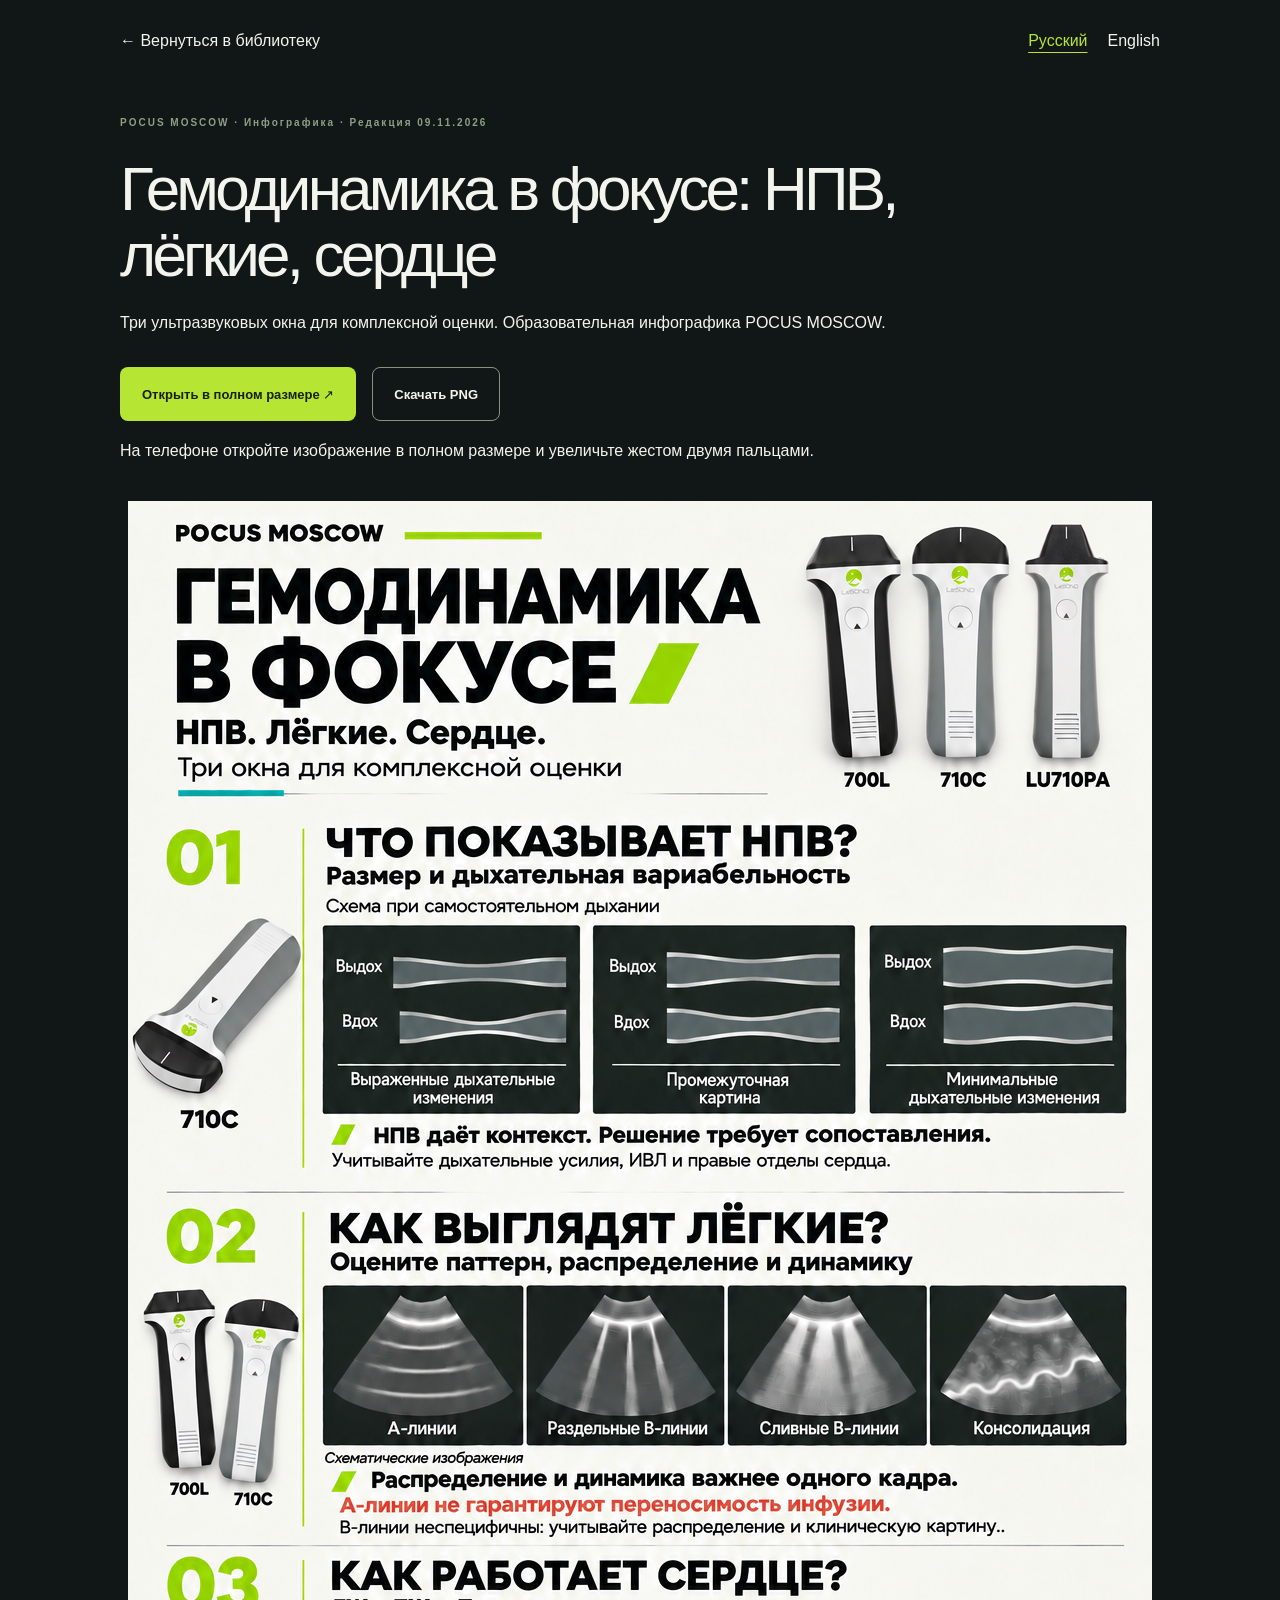
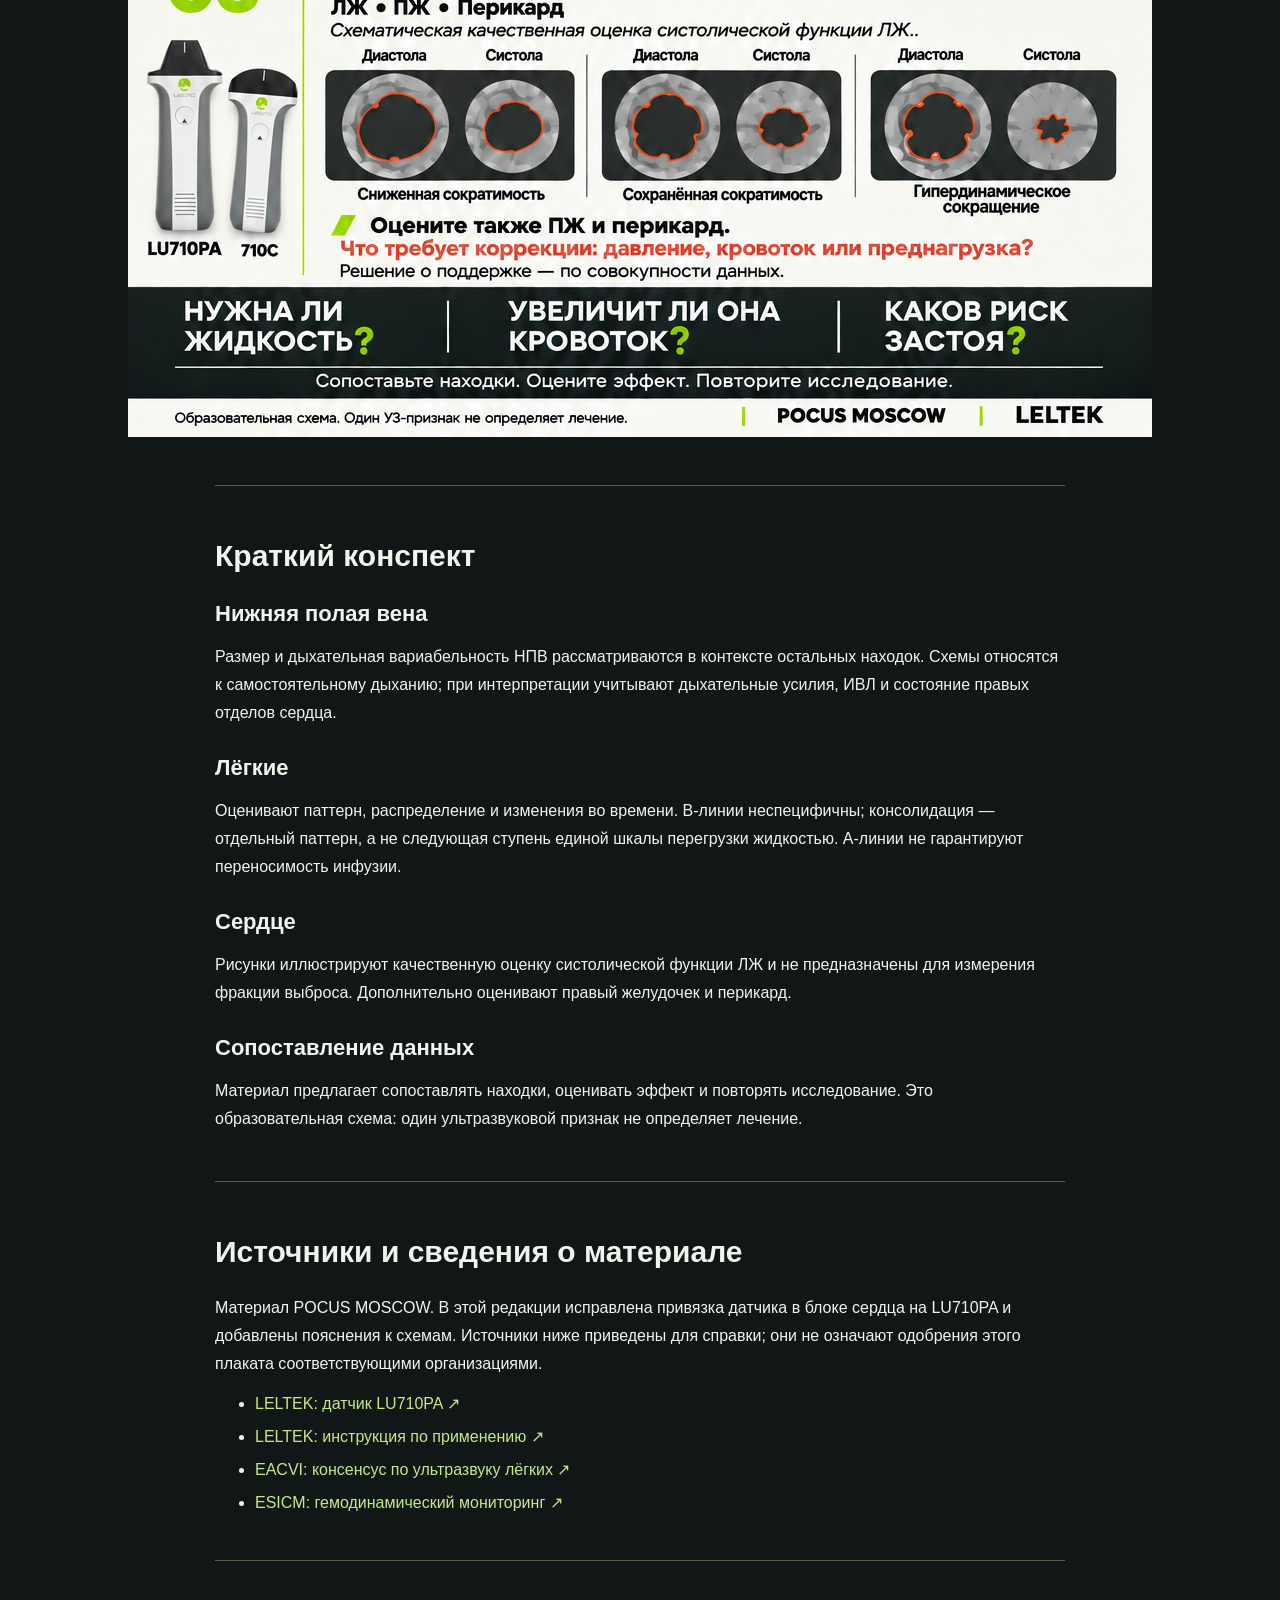
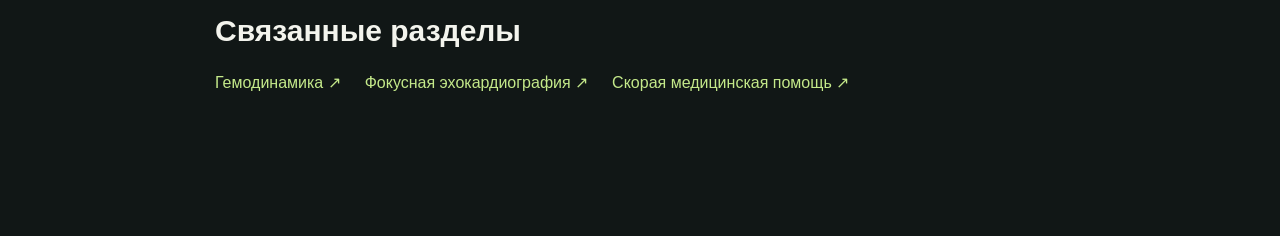
==== hemodynamics.html @ 916b59ed "Add haemodynamics infographic in Russian and English" ====
<!doctype html>
<html lang="ru">
<head>
  <meta charset="utf-8">
  <meta name="robots" content="noindex, nofollow">
  <meta name="viewport" content="width=device-width, initial-scale=1">
  <meta name="description" content="Гемодинамика в фокусе: НПВ, лёгкие, сердце. Инфографика POCUS MOSCOW.">
  <title>Гемодинамика в фокусе — POCUS MOSCOW / LeSONO</title>
  <link rel="icon" href="./assets/favicon.svg" type="image/svg+xml">
  <link rel="stylesheet" href="./styles.css">
</head>
<body class="resource-page"><main id="infographic-page"></main><noscript>Для просмотра страницы включите JavaScript. <a href="./assets/library/hemodynamics-ru.png">Русская инфографика</a> · <a href="./assets/library/hemodynamics-en.png">English infographic</a></noscript><script type="module" src="./hemodynamics.js"></script></body>
</html>
---- styles.css ----
@charset "UTF-8";
:root{--bg:#111716;--panel:#18201d;--text:#f5f7f4;--muted:#bec7c1;--lime:#b6e533;--border:rgba(221,236,225,.15);--gutter:clamp(24px,5.2vw,88px);font-family:Inter,"Segoe UI",Arial,sans-serif;color:var(--text);background:var(--bg);font-synthesis:none;-webkit-font-smoothing:antialiased;color-scheme:dark}
*{box-sizing:border-box}body{margin:0}button,a{-webkit-tap-highlight-color:transparent}button{font:inherit;cursor:pointer}a{color:inherit;text-decoration:none}button{color:inherit}button:focus-visible,a:focus-visible{outline:2px solid var(--lime);outline-offset:5px}button:disabled{cursor:default}::selection{background:var(--lime);color:var(--bg)}[hidden]{display:none!important}body.dialog-open{overflow:hidden}.skip-link{position:fixed;top:-100px;left:20px;z-index:50;background:var(--lime);color:var(--bg);padding:12px 20px}.skip-link:focus-visible{top:12px}
.header{height:96px;padding:0 var(--gutter);display:flex;align-items:center;gap:56px;border-bottom:1px solid var(--border);position:relative;z-index:2;max-width:1920px;margin:auto;background:var(--bg)}.brand{display:flex;align-items:center;gap:16px;flex-shrink:0}.brand-name{font-size:29px;line-height:1;letter-spacing:-1.6px;font-weight:350;position:relative}.brand-name>span{font-weight:650}.brand-name i{display:inline-block;width:6px;height:6px;border-radius:50%;background:var(--lime);margin-left:4px}.brand-by{font-size:9px;letter-spacing:1.9px;color:#a5b1a9;line-height:1.6;border-left:1px solid var(--border);padding-left:16px}.navigation{display:flex;gap:32px;margin-left:auto}.nav-link{background:none;border:0;padding:12px 0;color:var(--muted);font-size:14px;transition:color .2s}.nav-link:hover{color:white}.header-actions{display:flex;gap:32px;align-items:center}.language-switch{display:flex;gap:9px;align-items:center;color:#5d6c63;font-size:11px;letter-spacing:1px}.language-button{border:0;background:transparent;padding:12px 2px;font-size:11px;color:#85948b;font-weight:600}.language-button.is-active{color:var(--text)}.header-contact{display:flex;align-items:center;gap:22px;border:1px solid #566347;background:transparent;padding:12px 18px;font-size:13px;border-radius:7px;transition:border-color .2s}.header-contact:hover{border-color:var(--lime)}.header-contact>span:last-child{color:var(--lime);font-size:18px;line-height:1}
.hero{position:relative;isolation:isolate;min-height:650px;height:clamp(650px,calc(100svh - 224px),860px);max-width:1920px;margin:auto;overflow:hidden;background:var(--bg)}.hero-art{position:absolute;z-index:-2;right:0;top:0;width:82%;height:100%}.hero-art picture{display:block;width:100%;height:100%}.hero-image{display:block;width:100%;height:100%;object-fit:cover;object-position:center 53%}.hero-art::after{content:"";position:absolute;inset:0;background:linear-gradient(90deg,var(--bg) 0%,rgba(17,23,22,.95) 9%,rgba(17,23,22,.74) 22%,rgba(17,23,22,.2) 40%,transparent 57%),linear-gradient(0deg,rgba(17,23,22,.8),transparent 23%)}.hero-copy{padding:clamp(62px,7.4vh,100px) 0 60px var(--gutter);width:min(58%,780px);position:relative;z-index:1;animation:appear .7s ease-out both}.eyebrow{font-size:10px;letter-spacing:2.4px;font-weight:600;display:flex;align-items:center;gap:11px;margin:0 0 32px;color:#c6d2c7}.status-dot{width:6px;height:6px;background:var(--lime);border-radius:50%;box-shadow:0 0 18px #b6e53355;flex-shrink:0}h1{font-size:clamp(54px,5.25vw,84px);line-height:1.07;font-weight:450;letter-spacing:-3.8px;margin:0 0 30px;max-width:720px}h1>span{display:block}.title-accent{color:var(--lime)}.hero-description{font-size:17px;line-height:1.75;max-width:448px;color:#c0c9c3;margin:0 0 34px;font-weight:350;text-wrap:pretty}.hero-actions{display:flex;gap:12px;flex-wrap:wrap}.button{display:inline-flex;justify-content:space-between;align-items:center;gap:24px;border-radius:8px;border:1px solid transparent;padding:17px 21px;min-height:54px;font-size:13px;font-weight:600;transition:background .2s,border-color .2s,transform .2s}.button>span:last-child[aria-hidden]{font-size:20px;line-height:1;font-weight:400}.button-primary{background:var(--lime);color:#18200d}.button-primary:hover{background:#c6ef53;transform:translateY(-2px)}.button-secondary{background:rgba(17,23,22,.55);border-color:#657068;color:var(--text)}.button-secondary:hover{background:#243026;border-color:#9aaa9b}.hero-signature{display:flex;gap:14px;align-items:center;font-size:11px;letter-spacing:.25px;color:#9ba99f;margin-top:48px}.signature-line{width:32px;height:1px;background:#70815f}.image-caption{position:absolute;right:var(--gutter);bottom:27px;font-size:10px;letter-spacing:1px;color:#c9d0c9;display:flex;gap:14px;align-items:center}.caption-index{font-size:9px;letter-spacing:2px;color:var(--lime)}.caption-separator{color:#728079}
.principles{border-top:1px solid var(--border);display:grid;grid-template-columns:repeat(3,1fr);padding:0 var(--gutter);max-width:1920px;margin:auto;min-height:128px;background:var(--bg)}.principle{display:flex;align-items:center;gap:22px;padding:28px 30px 28px 0;position:relative}.principle+.principle{padding-left:36px;border-left:1px solid var(--border)}.principle-index{font-size:10px;color:#839274;align-self:center}.principle h2{font-size:15px;font-weight:500;margin:0 0 8px;letter-spacing:-.2px}.principle p{font-size:11px;line-height:1.5;color:#89998f;margin:0}.principle svg{width:27px;height:27px;stroke:#899d6f;stroke-width:1;flex-shrink:0;margin-left:auto}.noscript-note{padding:20px var(--gutter);color:var(--muted)}
.dialog{border:1px solid #4a5944;border-radius:18px;background:var(--panel);color:var(--text);padding:0;width:min(1050px,calc(100% - 40px));max-height:calc(100svh - 48px);box-shadow:0 30px 100px #0009}.dialog::backdrop{background:#060b09ce;backdrop-filter:blur(8px)}.dialog-inner{padding:42px;position:relative}.close-button{position:absolute;right:20px;top:17px;width:38px;height:38px;border:1px solid var(--border);border-radius:50%;background:transparent;color:var(--muted);font-size:26px;line-height:1}.close-button:hover{border-color:var(--lime);color:var(--text)}.dialog .eyebrow{margin-bottom:16px;padding-right:40px;color:var(--lime)}.dialog h2{font-size:clamp(27px,3vw,42px);line-height:1.15;letter-spacing:-1.3px;font-weight:450;margin:0 0 18px;padding-right:20px}.dialog-intro{font-size:15px;color:var(--muted);line-height:1.7;max-width:670px;margin:0 0 24px}.filter-list{display:flex;gap:8px;flex-wrap:wrap;margin:28px 0 24px}.filter{font-size:12px;border:1px solid #465345;background:transparent;border-radius:30px;padding:10px 16px;color:var(--muted)}.filter.is-active{background:var(--lime);color:var(--bg);border-color:var(--lime)}.probe-grid{display:grid;grid-template-columns:repeat(5,1fr);gap:12px}.probe-card{border:1px solid var(--border);border-radius:10px;overflow:hidden;background:#111815}.probe-card img{width:100%;height:180px;object-fit:contain;background:#fff;display:block;padding:14px}.probe-card-copy{padding:16px 12px}.probe-card h3{font-size:16px;font-weight:550;margin:0 0 8px}.probe-card p{font-size:11px;color:var(--muted);margin:0;line-height:1.5}.dialog-footer{border-top:1px solid var(--border);margin-top:28px;padding-top:24px;display:flex;align-items:center;justify-content:space-between;gap:20px}.dialog-footer>span{font-size:13px;color:var(--muted)}.small-dialog{max-width:620px}.system-steps{counter-reset:step;list-style:none;margin:28px 0;padding:0}.system-steps li{counter-increment:step;display:flex;gap:18px;align-items:center;padding:16px 0;border-top:1px solid var(--border);font-size:14px}.system-steps li::before{content:"0" counter(step);font-size:11px;color:var(--lime)}.contact-unavailable{line-height:1.75;color:var(--muted);font-size:16px;margin:24px 0 8px}.contact-list{display:grid;gap:12px;margin:24px 0 0}.contact-list a{font-size:20px;overflow-wrap:anywhere;color:var(--lime)}.contact-person{color:var(--muted);font-size:15px}.contact-status{width:32px;height:1px;background:var(--lime);margin-top:28px}
@keyframes appear{from{opacity:0;transform:translateY(14px)}to{opacity:1;transform:translateY(0)}}
@media(min-width:1600px){.hero-copy{padding-top:100px}.hero-description{font-size:19px;max-width:490px}.button{font-size:14px}.hero-signature{margin-top:62px}}
@media(min-width:768px) and (max-width:1100px){.header{gap:28px;height:82px}.header-actions{gap:20px}.navigation{gap:20px}.brand-by{display:none}.hero{height:680px}.hero-copy{width:66%;padding-top:80px}h1{font-size:58px;letter-spacing:-2.8px;max-width:540px}.hero-description{max-width:365px;font-size:16px}.hero-art{width:90%}.hero-art::after{background:linear-gradient(90deg,var(--bg),rgba(17,23,22,.92) 19%,rgba(17,23,22,.45) 45%,transparent 73%),linear-gradient(0deg,rgba(17,23,22,.8),transparent 25%)}.principle{gap:12px;padding-right:18px}.principle+.principle{padding-left:20px}.principle svg{display:none}.principle h2{font-size:13px}.principle p{font-size:10px}.probe-grid{grid-template-columns:repeat(3,1fr)}}
@media(max-width:767px){:root{--gutter:22px}.header{height:76px;gap:16px}.brand-name{font-size:26px}.brand-by{font-size:8px;letter-spacing:1.3px;padding-left:11px}.brand{gap:11px}.navigation,.header-contact{display:none}.header-actions{margin-left:auto;gap:0}.language-switch{gap:7px}.hero{height:auto;min-height:0;display:flex;flex-direction:column;overflow:hidden}.hero-copy{order:0;width:100%;padding:40px var(--gutter) 0}.eyebrow{font-size:9px;letter-spacing:1.8px;margin-bottom:24px}h1{font-size:clamp(42px,10.6vw,66px);line-height:1.08;letter-spacing:-2.2px;margin-bottom:24px;max-width:620px}.title-accent{max-width:600px}.hero-description{font-size:16px;line-height:1.7;max-width:540px;margin-bottom:28px}.hero-actions{display:grid;grid-template-columns:1fr;gap:10px;max-width:540px}.button{min-height:52px;padding:15px 20px;font-size:13px;border-radius:8px}.hero-signature{display:none}.hero-art{order:1;position:relative;z-index:0;width:100%;height:auto;right:auto;top:auto;margin-top:8px}.hero-art picture{height:auto}.hero-image{height:auto;object-fit:contain;width:100%}.hero-art::after{background:linear-gradient(180deg,var(--bg) 0%,rgba(17,23,22,.6) 5%,transparent 18%),linear-gradient(0deg,var(--bg),transparent 13%);pointer-events:none}.image-caption{z-index:1;bottom:24px;right:var(--gutter);font-size:9px;gap:10px}.principles{grid-template-columns:1fr;padding:0 var(--gutter)}.principle{padding:24px 0;gap:20px}.principle+.principle{border-left:0;border-top:1px solid var(--border);padding:24px 0}.principle h2{font-size:15px}.principle p{font-size:12px}.principle svg{width:25px;height:25px}.dialog{width:calc(100% - 24px);max-height:calc(100svh - 24px);border-radius:14px}.dialog-inner{padding:32px 20px 24px}.close-button{top:12px;right:12px;width:32px;height:32px}.dialog h2{font-size:30px;padding-right:14px}.dialog .eyebrow{font-size:8px}.dialog-intro{font-size:14px}.filter{padding:9px 13px;font-size:11px}.filter-list{gap:7px;margin:22px 0}.probe-grid{grid-template-columns:repeat(2,minmax(0,1fr));gap:10px}.probe-card img{height:170px}.probe-card-copy{padding:13px 10px}.probe-card h3{font-size:15px}.dialog-footer{align-items:stretch;flex-direction:column;gap:16px}.dialog-footer .button{width:100%}.contact-unavailable{font-size:15px}}
.section-pad{padding:100px var(--gutter);max-width:1920px;margin:auto;scroll-margin-top:24px}.section-heading{display:grid;grid-template-columns:1.35fr 1fr;gap:64px;align-items:end;margin-bottom:48px}.section-label{font-size:10px;font-weight:600;letter-spacing:2px;margin:0 0 24px;color:#8f9f85}.section-heading h2{font-size:clamp(36px,4vw,60px);font-weight:450;line-height:1.12;letter-spacing:-2px;margin:0;white-space:pre-line}.section-intro{font-size:16px;line-height:1.8;color:var(--muted);max-width:440px;margin:0}.practice{border-top:1px solid var(--border);background:#18201d}.task-grid{display:grid;grid-template-columns:repeat(6,minmax(0,1fr));gap:16px}.task-card{grid-column:span 2;padding:30px;border:1px solid var(--border);border-radius:12px;display:flex;flex-direction:column;transition:background .2s,transform .2s}.task-card:nth-child(n+4){grid-column:span 3}.task-card:hover{background:#202b25;transform:translateY(-3px)}.task-number{font-size:11px;letter-spacing:2px;color:var(--lime);margin-bottom:40px}.task-card h3{font-size:24px;line-height:1.25;letter-spacing:-.6px;font-weight:450;margin:0 0 16px}.task-card p{font-size:14px;line-height:1.75;color:var(--muted);margin:0 0 28px;max-width:470px}.task-card a,.task-card button{display:flex;justify-content:space-between;gap:12px;background:none;border:0;padding:14px 0 0;border-top:1px solid var(--border);text-align:left;color:var(--lime);font-size:12px;margin-top:auto}.section-note{font-size:12px;line-height:1.7;color:#9ead9f;margin:24px 0 0;max-width:780px}.catalog{background:#f1f3ed;color:#17221b;color-scheme:light}.catalog .section-label{color:#536945}.catalog .section-intro{color:#58645b}.catalog-toolbar{display:flex;align-items:center;justify-content:space-between;gap:20px;margin-bottom:28px}.catalog-toolbar .filter-list{margin:0}.catalog .filter{color:#44523e;border-color:#acb7a5}.catalog .filter.is-active{background:#233122;color:white;border-color:#233122}.catalog #catalog-count{font-size:12px;white-space:nowrap;color:#596653}.catalog-grid{display:grid;grid-template-columns:repeat(3,minmax(0,1fr));gap:24px;align-items:start}.catalog-card{background:#fff;border:1px solid #dde2d7;border-radius:12px;overflow:hidden}.catalog-photo{height:310px;position:relative;padding:28px;background:#fff}.catalog-photo img{height:100%;width:100%;object-fit:contain;display:block;transition:transform .35s}.catalog-card:hover img{transform:scale(1.035)}.model-label{position:absolute;top:22px;left:24px;font-size:10px;letter-spacing:1px;color:#7b8879}.catalog-copy{padding:26px;background:#e9ede3}.catalog-type{font-size:11px!important;letter-spacing:.3px;color:#526348!important;margin-bottom:10px!important}.catalog-copy h3{font-size:30px;font-weight:500;letter-spacing:-1px;margin:0 0 14px}.catalog-copy p{font-size:14px;line-height:1.7;color:#55604f;margin:0 0 22px}.catalog-copy details{border-top:1px solid #c9d3bf}.catalog-copy summary{cursor:pointer;display:flex;justify-content:space-between;gap:12px;padding:18px 0 0;font-size:13px;list-style:none}.catalog-copy summary::-webkit-details-marker{display:none}.catalog-copy summary:focus-visible{outline:2px solid #425e23;outline-offset:5px}.catalog-copy details[open] summary{padding-bottom:18px}.catalog-copy details[open] summary span{transform:rotate(45deg)}.catalog-copy details button{background:none;border:0;padding:0;text-align:left;font-size:13px;color:#263b1d;text-decoration:underline;text-underline-offset:4px}.catalog button:focus-visible,.catalog a:focus-visible{outline-color:#425e23}.selection-banner{margin-top:44px;border-top:1px solid #c5cfbb;padding-top:32px;display:flex;align-items:center;justify-content:space-between;gap:32px}.selection-banner h3{font-size:24px;letter-spacing:-.5px;font-weight:500;margin:0 0 10px}.selection-banner p{font-size:14px;line-height:1.7;color:#55604f;margin:0}.selection-banner .button{flex-shrink:0}.system-section{background:#111716}.system-layout{display:grid;grid-template-columns:1fr 1fr;gap:80px;align-items:center}.kit-figure{margin:0;border-radius:14px;overflow:hidden;background:#fff}.kit-figure img{display:block;width:100%;height:490px;object-fit:contain;padding:24px}.kit-figure figcaption{font-size:11px;line-height:1.6;color:#5c675b;background:#e9ede3;padding:18px 24px}.workflow ol{list-style:none;margin:0 0 34px;padding:0}.workflow li{display:flex;gap:24px;padding:25px 0;border-bottom:1px solid var(--border)}.workflow li:first-child{padding-top:0}.step-number{font-size:11px;color:var(--lime);padding-top:6px}.workflow h3{font-weight:450;font-size:23px;letter-spacing:-.4px;margin:0 0 10px}.workflow p{font-size:14px;line-height:1.75;color:var(--muted);margin:0;max-width:360px}.site-footer{padding:32px var(--gutter);border-top:1px solid var(--border);display:flex;gap:24px;align-items:center;justify-content:space-between;font-size:15px;max-width:1920px;margin:auto}.footer-by{font-size:10px;color:#9fad9f;margin-left:10px}.site-footer p{color:#9fad9f;font-size:12px}.site-footer a{font-size:12px;color:var(--lime)}.quick-catalog{display:inline-block;font-size:13px;color:var(--lime);margin-top:24px}
@media(max-width:1100px){.section-pad{padding-top:72px;padding-bottom:72px}.section-heading{gap:36px}.catalog-grid{grid-template-columns:repeat(2,minmax(0,1fr))}.task-card{padding:24px}.task-card h3{font-size:21px}.system-layout{gap:40px}.kit-figure img{height:420px}}
@media(max-width:767px){.section-pad{padding:64px var(--gutter)}.section-heading{grid-template-columns:1fr;gap:24px;margin-bottom:32px}.section-heading h2{font-size:36px;letter-spacing:-1.4px}.section-label{font-size:9px;margin-bottom:20px}.section-intro{font-size:15px}.task-grid{grid-template-columns:1fr;gap:12px}.task-card,.task-card:nth-child(n+4){grid-column:auto}.task-number{margin-bottom:24px}.task-card h3{font-size:24px}.catalog-toolbar{align-items:flex-start;flex-direction:column;gap:16px}.catalog-grid{grid-template-columns:1fr;gap:20px}.catalog-photo{height:300px}.catalog-copy{padding:24px}.selection-banner{align-items:stretch;flex-direction:column;gap:24px}.system-layout{grid-template-columns:1fr;gap:36px}.kit-figure img{height:360px;padding:16px}.workflow h3{font-size:22px}.workflow .button{width:100%}.site-footer{flex-wrap:wrap;gap:16px}.site-footer p{order:3;width:100%;margin:0}.site-footer>a{margin-left:auto}}
.protocol-section{max-width:1920px;margin:auto;display:grid;grid-template-columns:1fr 1.2fr;gap:64px;padding:56px var(--gutter);border-top:1px solid var(--border);background:linear-gradient(115deg,#243126,#151e19)}.protocol-heading .section-label{color:#bdd879;margin-bottom:18px;font-size:9px}.protocol-heading h2{font-size:30px;line-height:1.2;font-weight:450;letter-spacing:-.8px;margin:0 0 14px}.protocol-heading>p:last-child{font-size:14px;line-height:1.7;color:var(--muted);max-width:410px;margin:0}.protocol-links{display:grid;grid-template-columns:repeat(3,minmax(0,1fr));gap:10px;align-content:center}.protocol-chip{display:flex;align-items:center;justify-content:space-between;gap:10px;border:1px solid #607048;padding:18px;border-radius:8px;font-size:23px;letter-spacing:-.5px;color:var(--lime);transition:background .2s}.protocol-chip>span:last-child{font-size:17px}.protocol-chip:hover{background:#354429}.protocol-echo{grid-column:1/-1;font-size:16px;letter-spacing:0;padding:15px 18px}.vascular-link{grid-column:1/-1;display:flex;justify-content:space-between;font-size:12px;line-height:1.6;color:#c0cbb7;padding:8px 2px}.task-grid{grid-template-columns:repeat(3,minmax(0,1fr))}.task-card,.task-card:nth-child(n+4){grid-column:auto}.task-card h3{overflow-wrap:anywhere}.library-section{background:#202b25;border-top:1px solid var(--border)}.library-shell{background:#141d18;border:1px solid #465540;border-radius:16px;padding:36px}.library-select{display:flex;gap:24px;align-items:center;padding-bottom:28px;border-bottom:1px solid var(--border);margin-bottom:28px}.library-select label{font-size:12px;color:#b3c1b1}.library-select select{max-width:100%;min-width:0;flex:1;border:1px solid #63755b;border-radius:6px;background:#263329;color:var(--text);font:inherit;font-size:15px;padding:14px 36px 14px 16px;cursor:pointer}.library-select select:focus-visible{outline:2px solid var(--lime);outline-offset:4px}.library-area-title{font-size:28px;font-weight:450;letter-spacing:-.6px;margin:0 0 14px;line-height:1.3;overflow-wrap:anywhere}.library-area-intro{color:#b6c3b3;line-height:1.7;font-size:14px;max-width:800px;margin:0 0 24px}.library-topics{display:flex;gap:8px;flex-wrap:wrap;margin-bottom:28px}.library-topics a{border:1px solid #4b5e44;border-radius:20px;padding:8px 12px;font-size:11px;line-height:1.6;color:#bdcbb6}.library-topics a[aria-current]{background:#36482c;color:#d7f59a;border-color:#829965}.library-formats{display:flex;flex-wrap:wrap;gap:10px;padding-bottom:24px}.library-formats button{display:flex;gap:12px;align-items:center;padding:12px 16px;font-size:12px;background:transparent;border:1px solid #4b5e44;border-radius:6px}.library-formats button[aria-pressed=true]{background:var(--lime);border-color:var(--lime);color:#17220e}.library-formats button span{font-size:10px;opacity:.8}.library-empty{display:flex;gap:24px;align-items:center;border:1px dashed #44523e;border-radius:10px;padding:36px}.library-empty-symbol{width:54px;height:54px;border:1px solid #4a5a3f;border-radius:12px;display:grid;place-items:center;font-size:28px;color:#a1b68d;flex-shrink:0}.library-empty h4{font-size:20px;font-weight:450;margin:0 0 10px}.library-empty p{color:#a5b39f;font-size:13px;line-height:1.8;max-width:580px;margin:0}.published-count{font-size:11px;color:#9daf93;white-space:nowrap;margin-left:auto}.resource-grid{display:grid;grid-template-columns:repeat(3,minmax(0,1fr));gap:16px}.resource-card{padding:24px;border:1px solid #4b5e44;border-radius:10px}.resource-card>span{font-size:10px;color:var(--lime)}.resource-card h4{font-size:20px;line-height:1.4}.resource-card p{font-size:12px;color:#becdb1}.header{gap:32px}.navigation{gap:24px}
@media(min-width:768px) and (max-width:1100px){.navigation{gap:14px}.nav-link{font-size:12px}.header{gap:18px}.header-actions{gap:18px}.header-contact{gap:10px;padding:12px}.task-grid{grid-template-columns:repeat(2,minmax(0,1fr))}.task-card:last-child{grid-column:1/-1}.protocol-section{gap:32px}.protocol-chip{padding:14px}.library-empty{flex-wrap:wrap}.published-count{margin-left:78px}}
@media(max-width:767px){.protocol-section{grid-template-columns:1fr;gap:28px;padding:40px var(--gutter)}.protocol-heading h2{font-size:28px}.protocol-chip{padding:14px;font-size:21px}.protocol-echo{font-size:15px;line-height:1.5}.task-grid{grid-template-columns:1fr}.task-card:last-child{grid-column:auto}.library-shell{padding:24px 18px;margin:0 -4px}.library-select{display:block}.library-select label{display:block;margin-bottom:12px}.library-select select{width:100%;font-size:14px;padding-left:10px}.library-area-title{font-size:25px}.library-empty{padding:24px 18px;flex-direction:column;align-items:flex-start;gap:18px}.published-count{margin-left:0}.library-formats{gap:8px}.library-formats button{padding:10px;font-size:11px;gap:8px}.resource-grid{grid-template-columns:1fr}}
.section-jump-nav{display:flex;justify-content:center;flex-wrap:wrap;gap:12px 32px;padding:20px var(--gutter);border-top:1px solid var(--border);max-width:1920px;margin:auto}.section-jump-nav a{font-size:12px;color:#b9c8b1;padding:5px 0}.section-jump-nav a:hover{color:var(--lime)}.education-section{background:#eef1e9;color:#18231b;color-scheme:light}.education-section .section-label{color:#526a42}.education-section .section-intro{color:#52604c}.education-section button:focus-visible,.education-section a:focus-visible,.education-section summary:focus-visible{outline:2px solid #456329;outline-offset:5px}.education-announcement{display:flex;align-items:center;justify-content:space-between;gap:32px;border-top:1px solid #bfcdb3;border-bottom:1px solid #bfcdb3;padding:30px 0}.education-announcement h3,.education-topics h3,.education-subtitle,.faculty-note h3{font-size:25px;font-weight:450;letter-spacing:-.6px;margin:0 0 14px}.education-announcement p,.education-topics>p,.faculty-note p{font-size:14px;line-height:1.8;color:#53624d;max-width:760px;margin:0}.education-announcement .button{flex-shrink:0}.education-topics{padding:42px 0}.education-topics>div{display:flex;flex-wrap:wrap;gap:10px;margin-top:24px}.education-topics a{padding:12px 16px;border:1px solid #a5b797;border-radius:24px;font-size:12px;line-height:1.5}.education-topics a span{padding-left:12px}.education-topics a:hover{background:#dae4cf}.learning-grid{display:grid;grid-template-columns:repeat(3,minmax(0,1fr));gap:24px}.learning-grid article{padding:26px;background:#e0e7d7;border-radius:10px}.learning-grid article>span{font-size:10px;color:#587044}.learning-grid h4{font-size:21px;font-weight:450;margin:28px 0 14px;line-height:1.3}.learning-grid p{font-size:14px;line-height:1.75;color:#53624d;margin:0}.faculty-note{display:grid;grid-template-columns:1fr 2fr;gap:32px;border-bottom:1px solid #bfcdb3;padding:36px 0;margin-bottom:42px}.faculty-note h3{font-size:21px}.event-card{display:grid;grid-template-columns:1fr 1.2fr;border-radius:14px;overflow:hidden;border:1px solid #c2ceb9;margin:24px 0 16px}.event-city{padding:42px;color:#f1f6ea;background:linear-gradient(140deg,#1e3023,#3e5231);display:flex;flex-direction:column;justify-content:center;min-height:270px}.event-city>span{font-size:10px;letter-spacing:2px;color:#bddb94}.event-city h4{font-size:40px;letter-spacing:-1px;font-weight:450;margin:32px 0 16px;overflow-wrap:anywhere}.event-city p{font-size:12px;color:#d0e2ba;margin:0}.event-copy{padding:40px;background:white}.event-copy h4{font-size:27px;font-weight:450;letter-spacing:-.6px;margin:0 0 20px}.event-copy p{font-size:14px;line-height:1.8;color:#53624d;margin:0 0 28px}.event-copy .button-secondary{background:#233421;color:#f1f6ea;border-color:#233421}.event-detail{border:1px solid #b4c5a5;border-radius:10px;scroll-margin-top:24px}.event-detail summary{cursor:pointer;display:flex;justify-content:space-between;gap:20px;padding:24px;font-size:17px;list-style:none}.event-detail summary::-webkit-details-marker{display:none}.event-detail[open] summary{border-bottom:1px solid #b4c5a5}.event-detail[open] summary span{transform:rotate(45deg)}.event-detail-body{padding:28px}.event-detail-body>p{font-size:14px;line-height:1.8;margin:0 0 28px;color:#53624d}.event-detail-grid{display:grid;grid-template-columns:repeat(2,minmax(0,1fr));gap:28px}.event-detail-grid h4{font-size:17px;font-weight:500;margin:0 0 10px}.event-detail-grid p{font-size:13px;line-height:1.75;color:#53624d;margin:0}.text-link{display:inline-block;margin-top:28px;font-size:13px;text-decoration:underline;text-underline-offset:4px}.partners-section{background:#17231b}.partner-grid{display:grid;grid-template-columns:repeat(2,minmax(0,1fr));gap:24px}.partner-grid article{padding:32px;border:1px solid #4a5a41;border-radius:12px;background:#1d2b21}.partner-grid h3{font-size:27px;letter-spacing:-.6px;font-weight:500;margin:0 0 36px;overflow-wrap:anywhere}.partner-grid .partner-role{font-size:12px;color:var(--lime);margin-bottom:14px}.partner-grid p{font-size:14px;color:#b5c6ac;line-height:1.8;margin:0}.partner-footer{display:flex;gap:36px;align-items:center;justify-content:space-between;margin-top:32px}.partner-footer p{font-size:12px;line-height:1.8;color:#9eb393;max-width:660px}.partner-footer .button{flex-shrink:0}
@media(max-width:1000px){.event-city{padding:28px}.event-city h4{font-size:32px}.event-copy{padding:28px}.partner-grid{gap:14px}.partner-grid article{padding:24px}.partner-grid h3{font-size:23px}.learning-grid{gap:14px}.learning-grid article{padding:22px}}
@media(max-width:767px){.section-jump-nav{gap:12px 22px;justify-content:flex-start}.education-announcement{align-items:stretch;flex-direction:column;gap:24px}.learning-grid,.faculty-note,.event-card,.event-detail-grid,.partner-grid{grid-template-columns:1fr}.faculty-note{gap:12px}.education-subtitle{font-size:24px}.event-city{min-height:220px}.event-copy h4{font-size:25px}.event-copy .button{width:100%;font-size:12px}.event-detail summary{padding:22px;font-size:16px}.event-detail-body{padding:22px}.partner-footer{flex-direction:column;align-items:stretch;gap:16px}.partner-grid h3{margin-bottom:24px}.learning-grid h4{margin-top:20px}}
@media(prefers-reduced-motion:reduce){*,*::before,*::after{animation:none!important;transition:none!important;scroll-behavior:auto!important}}

.range-intro{display:grid;grid-template-columns:1fr 1.4fr;gap:40px;align-items:center;margin:32px 0 48px}.range-intro h3{font-size:clamp(26px,3vw,42px);line-height:1.15}.range-intro p{line-height:1.7}.range-intro img{width:100%;height:auto;border-radius:20px}.accessory-grid{display:grid;grid-template-columns:1fr 1fr;gap:32px;margin-top:48px}.accessory-grid figure{margin:0;min-width:0}.accessory-grid img{width:100%;height:420px;object-fit:contain;background:white;border-radius:20px}.accessory-grid figcaption{padding:20px 0;line-height:1.6}.accessory-grid h3{font-size:24px}.probe-gallery{display:grid;grid-template-columns:1fr 1fr;gap:12px;margin:20px 0}.probe-gallery a{color:inherit;font-size:12px}.probe-gallery img{width:100%;height:220px;object-fit:contain;background:white}.video-planned{margin-top:24px;border:1px solid #59635c;border-radius:18px;overflow:hidden}.video-placeholder{aspect-ratio:16/9;background:linear-gradient(135deg,#17271f,#303c35);display:grid;place-items:center;color:#d8e6ce;text-align:center;padding:20px}.video-planned>div+div{padding:24px}.video-planned h4{font-size:clamp(22px,3vw,32px);line-height:1.25}.video-planned p{line-height:1.65}.system-layout .kit-figure img{object-fit:contain}.catalog-photo img{object-fit:contain}@media(max-width:767px){.range-intro,.accessory-grid{grid-template-columns:1fr;gap:24px}.accessory-grid img{height:360px}.probe-gallery img{height:180px}}
.system-layout .kit-figure img{max-width:444px;height:auto;margin:auto;display:block}.system-layout .kit-figure{display:grid;place-items:center}

/* Educational infographic resource */
.featured-infographic{display:grid;grid-template-columns:140px 1fr;gap:32px;align-items:center;background:#141f18;border:1px solid #536149;border-radius:20px;padding:24px;margin:0 0 32px;color:inherit;text-decoration:none}.featured-infographic img{width:140px;height:auto;border-radius:8px}.featured-infographic h3{font-size:clamp(23px,3vw,34px);line-height:1.2;margin:12px 0}.featured-infographic p{line-height:1.6}.featured-infographic:focus-visible{outline:3px solid #b6e533;outline-offset:4px}.resource-card img{width:100%;height:220px;object-fit:contain;background:#f5f5f1;border-radius:8px;margin-bottom:18px}.education-resource-link a{color:inherit;text-underline-offset:4px}.resource-page{background:#111716;color:#f3f4ed}.resource-page main{max-width:1120px;margin:auto;padding:32px 40px 80px}.resource-navigation{display:flex;justify-content:space-between;gap:24px;flex-wrap:wrap}.resource-navigation a{color:inherit;text-decoration:none}.resource-navigation>div{display:flex;gap:20px}.resource-navigation [aria-current]{color:#b6e533;text-decoration:underline;text-underline-offset:6px}.resource-header{margin:64px 0 30px}.resource-header h1{font-size:clamp(32px,5vw,62px);line-height:1.08;max-width:950px;margin:20px 0}.resource-page p{line-height:1.75}.resource-actions{display:flex;gap:16px;flex-wrap:wrap}.resource-page .button-secondary{color:#f3f4ed;border:1px solid #89927f}.infographic-full{margin:36px 0 48px}.infographic-full img{display:block;width:100%;height:auto;max-width:1024px;margin:auto}.resource-summary,.resource-sources,.resource-related{max-width:850px;margin:48px auto;padding-top:28px;border-top:1px solid #536149}.resource-page h2{font-size:30px}.resource-page h3{font-size:22px;margin:28px 0 12px}.resource-page a{overflow-wrap:anywhere}.resource-sources a,.resource-related a{color:#c4e98a;text-underline-offset:4px}.resource-sources li{margin:14px 0}.resource-related a{display:inline-block;margin:0 24px 16px 0}@media(max-width:600px){.resource-page main{padding:24px 20px 48px}.resource-header{margin-top:40px}.featured-infographic{grid-template-columns:80px 1fr;padding:16px;gap:18px}.featured-infographic img{width:80px}.featured-infographic h3{font-size:23px}.featured-infographic .section-label{font-size:10px}.resource-actions .button{width:100%;justify-content:center}}
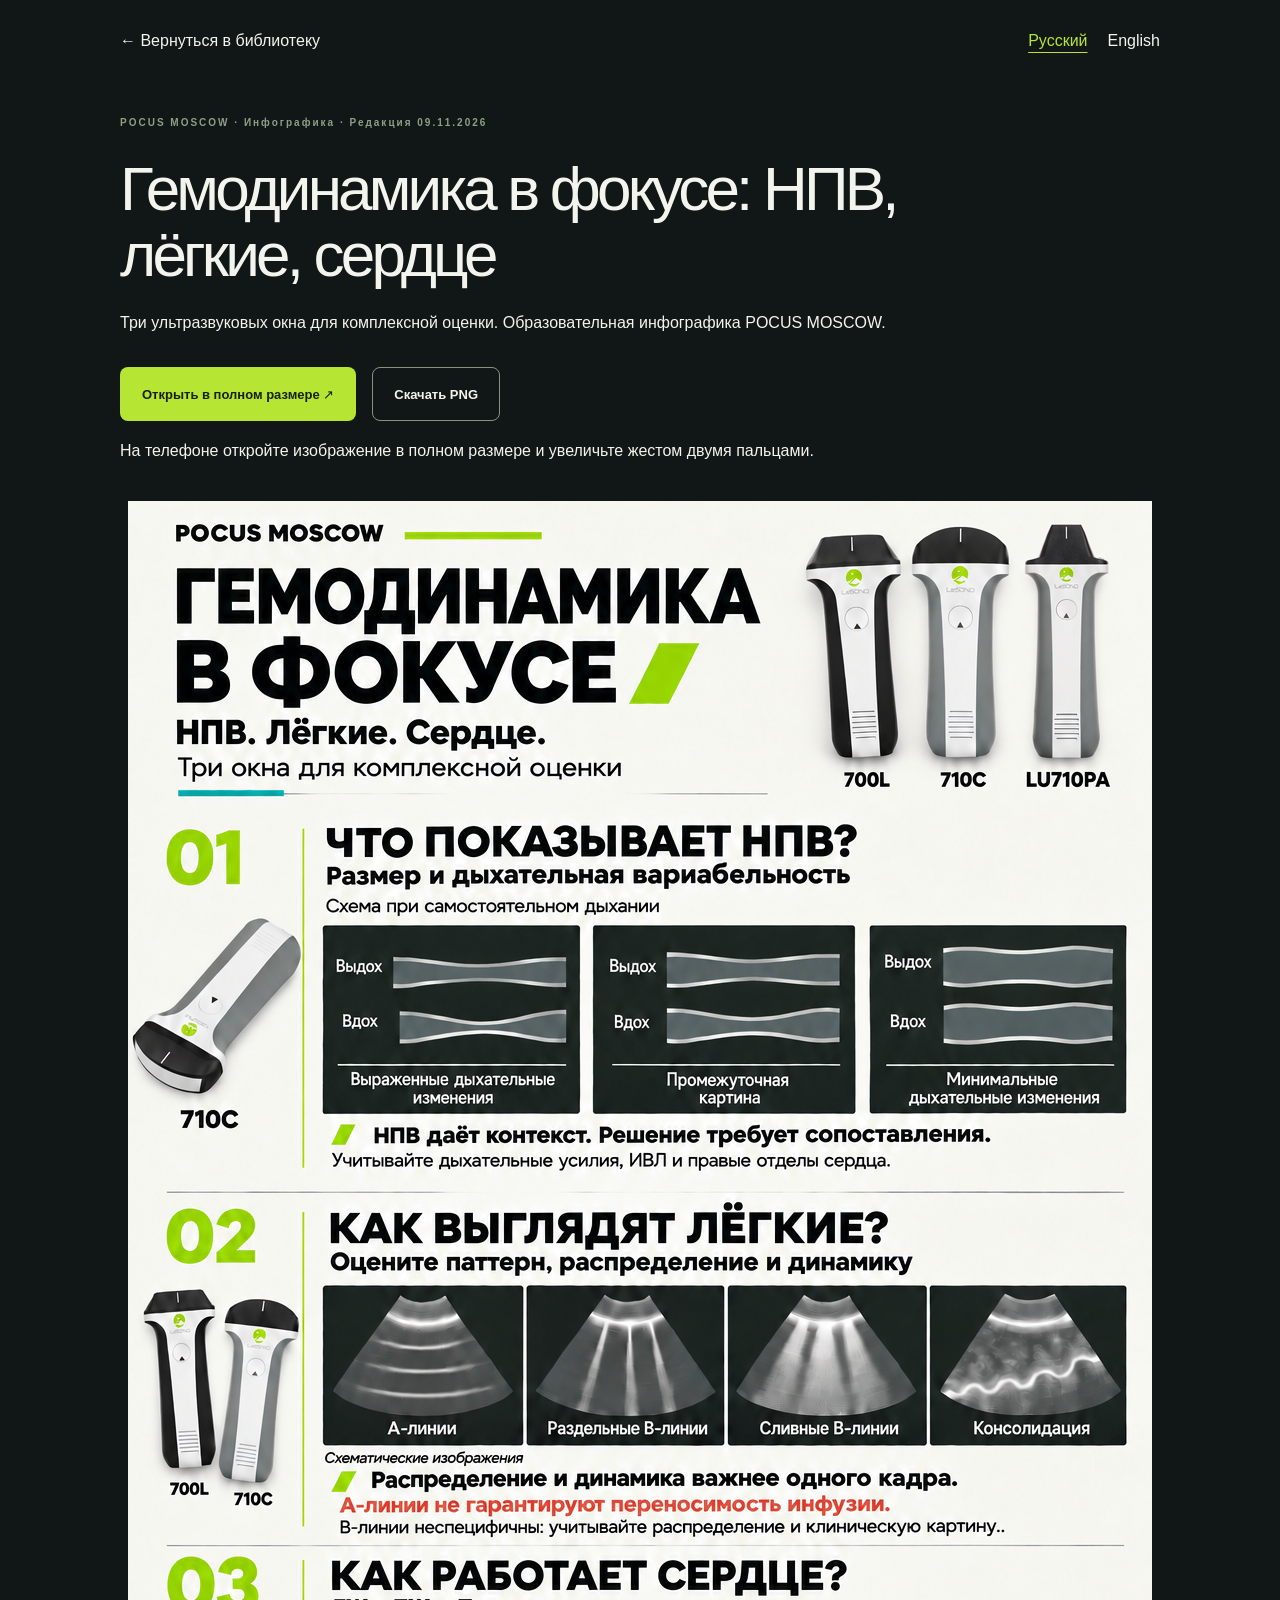
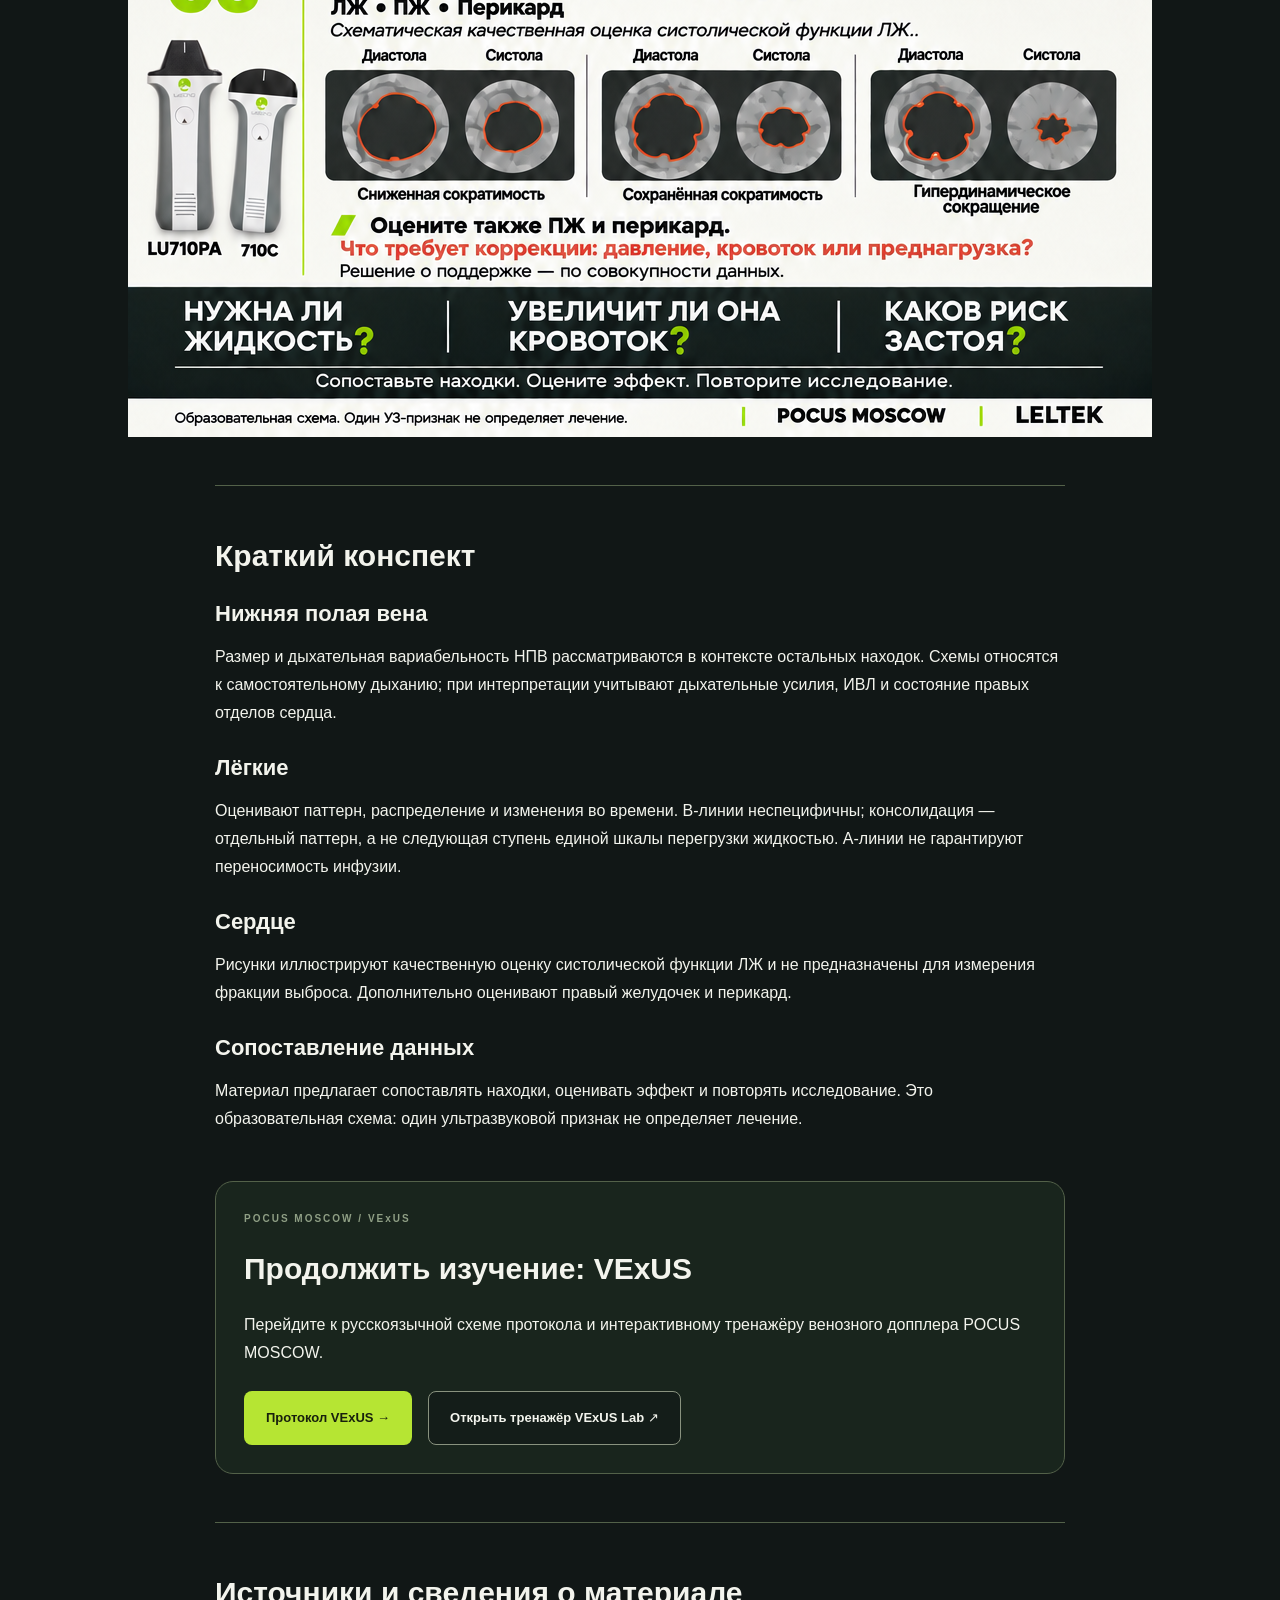
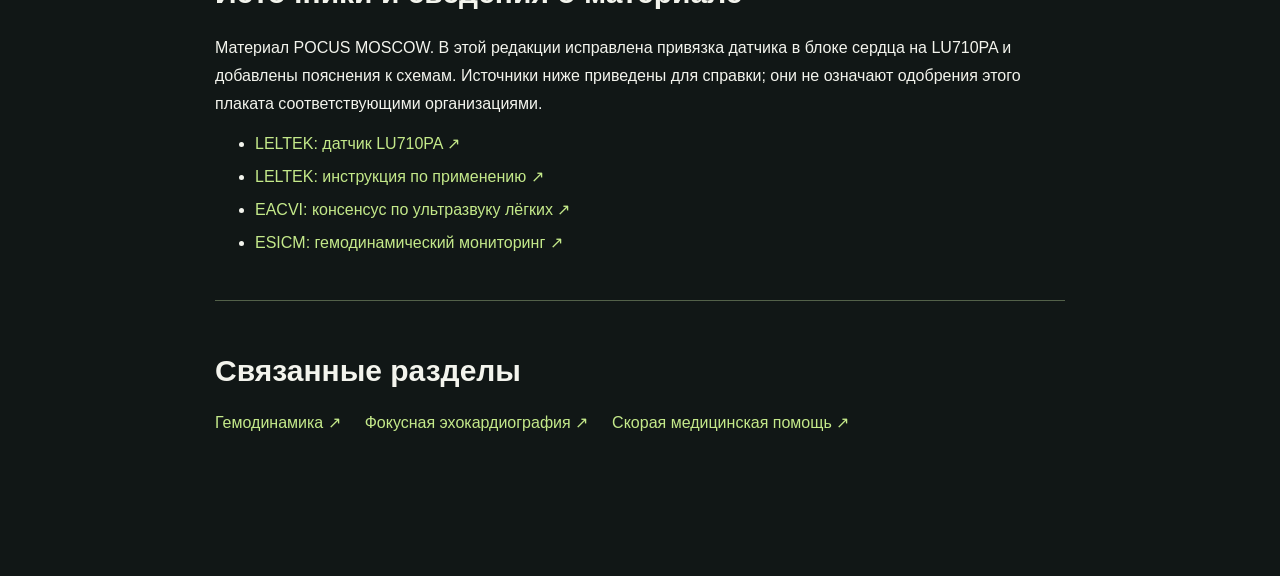
==== commit 578b01c4: "Publish LELTEK-only website branding" ====
--- a/hemodynamics.html
+++ b/hemodynamics.html
@@ -5,7 +5,7 @@
   <meta name="robots" content="noindex, nofollow">
   <meta name="viewport" content="width=device-width, initial-scale=1">
   <meta name="description" content="Гемодинамика в фокусе: НПВ, лёгкие, сердце. Инфографика POCUS MOSCOW.">
-  <title>Гемодинамика в фокусе — POCUS MOSCOW / LeSONO</title>
+  <title>Гемодинамика в фокусе — POCUS MOSCOW / LELTEK</title>
   <link rel="icon" href="./assets/favicon.svg" type="image/svg+xml">
   <link rel="stylesheet" href="./styles.css">
 </head>
--- a/styles.css
+++ b/styles.css
@@ -25,3 +25,5 @@
 
 /* Educational infographic resource */
 .featured-infographic{display:grid;grid-template-columns:140px 1fr;gap:32px;align-items:center;background:#141f18;border:1px solid #536149;border-radius:20px;padding:24px;margin:0 0 32px;color:inherit;text-decoration:none}.featured-infographic img{width:140px;height:auto;border-radius:8px}.featured-infographic h3{font-size:clamp(23px,3vw,34px);line-height:1.2;margin:12px 0}.featured-infographic p{line-height:1.6}.featured-infographic:focus-visible{outline:3px solid #b6e533;outline-offset:4px}.resource-card img{width:100%;height:220px;object-fit:contain;background:#f5f5f1;border-radius:8px;margin-bottom:18px}.education-resource-link a{color:inherit;text-underline-offset:4px}.resource-page{background:#111716;color:#f3f4ed}.resource-page main{max-width:1120px;margin:auto;padding:32px 40px 80px}.resource-navigation{display:flex;justify-content:space-between;gap:24px;flex-wrap:wrap}.resource-navigation a{color:inherit;text-decoration:none}.resource-navigation>div{display:flex;gap:20px}.resource-navigation [aria-current]{color:#b6e533;text-decoration:underline;text-underline-offset:6px}.resource-header{margin:64px 0 30px}.resource-header h1{font-size:clamp(32px,5vw,62px);line-height:1.08;max-width:950px;margin:20px 0}.resource-page p{line-height:1.75}.resource-actions{display:flex;gap:16px;flex-wrap:wrap}.resource-page .button-secondary{color:#f3f4ed;border:1px solid #89927f}.infographic-full{margin:36px 0 48px}.infographic-full img{display:block;width:100%;height:auto;max-width:1024px;margin:auto}.resource-summary,.resource-sources,.resource-related{max-width:850px;margin:48px auto;padding-top:28px;border-top:1px solid #536149}.resource-page h2{font-size:30px}.resource-page h3{font-size:22px;margin:28px 0 12px}.resource-page a{overflow-wrap:anywhere}.resource-sources a,.resource-related a{color:#c4e98a;text-underline-offset:4px}.resource-sources li{margin:14px 0}.resource-related a{display:inline-block;margin:0 24px 16px 0}@media(max-width:600px){.resource-page main{padding:24px 20px 48px}.resource-header{margin-top:40px}.featured-infographic{grid-template-columns:80px 1fr;padding:16px;gap:18px}.featured-infographic img{width:80px}.featured-infographic h3{font-size:23px}.featured-infographic .section-label{font-size:10px}.resource-actions .button{width:100%;justify-content:center}}
+
+.resource-vexus{max-width:850px;margin:48px auto;padding:28px;border:1px solid #536149;border-radius:18px;background:#19251d}.resource-vexus h2{margin-top:12px}.resource-vexus .resource-actions{margin-top:24px}@media(max-width:600px){.resource-vexus{padding:20px}}
